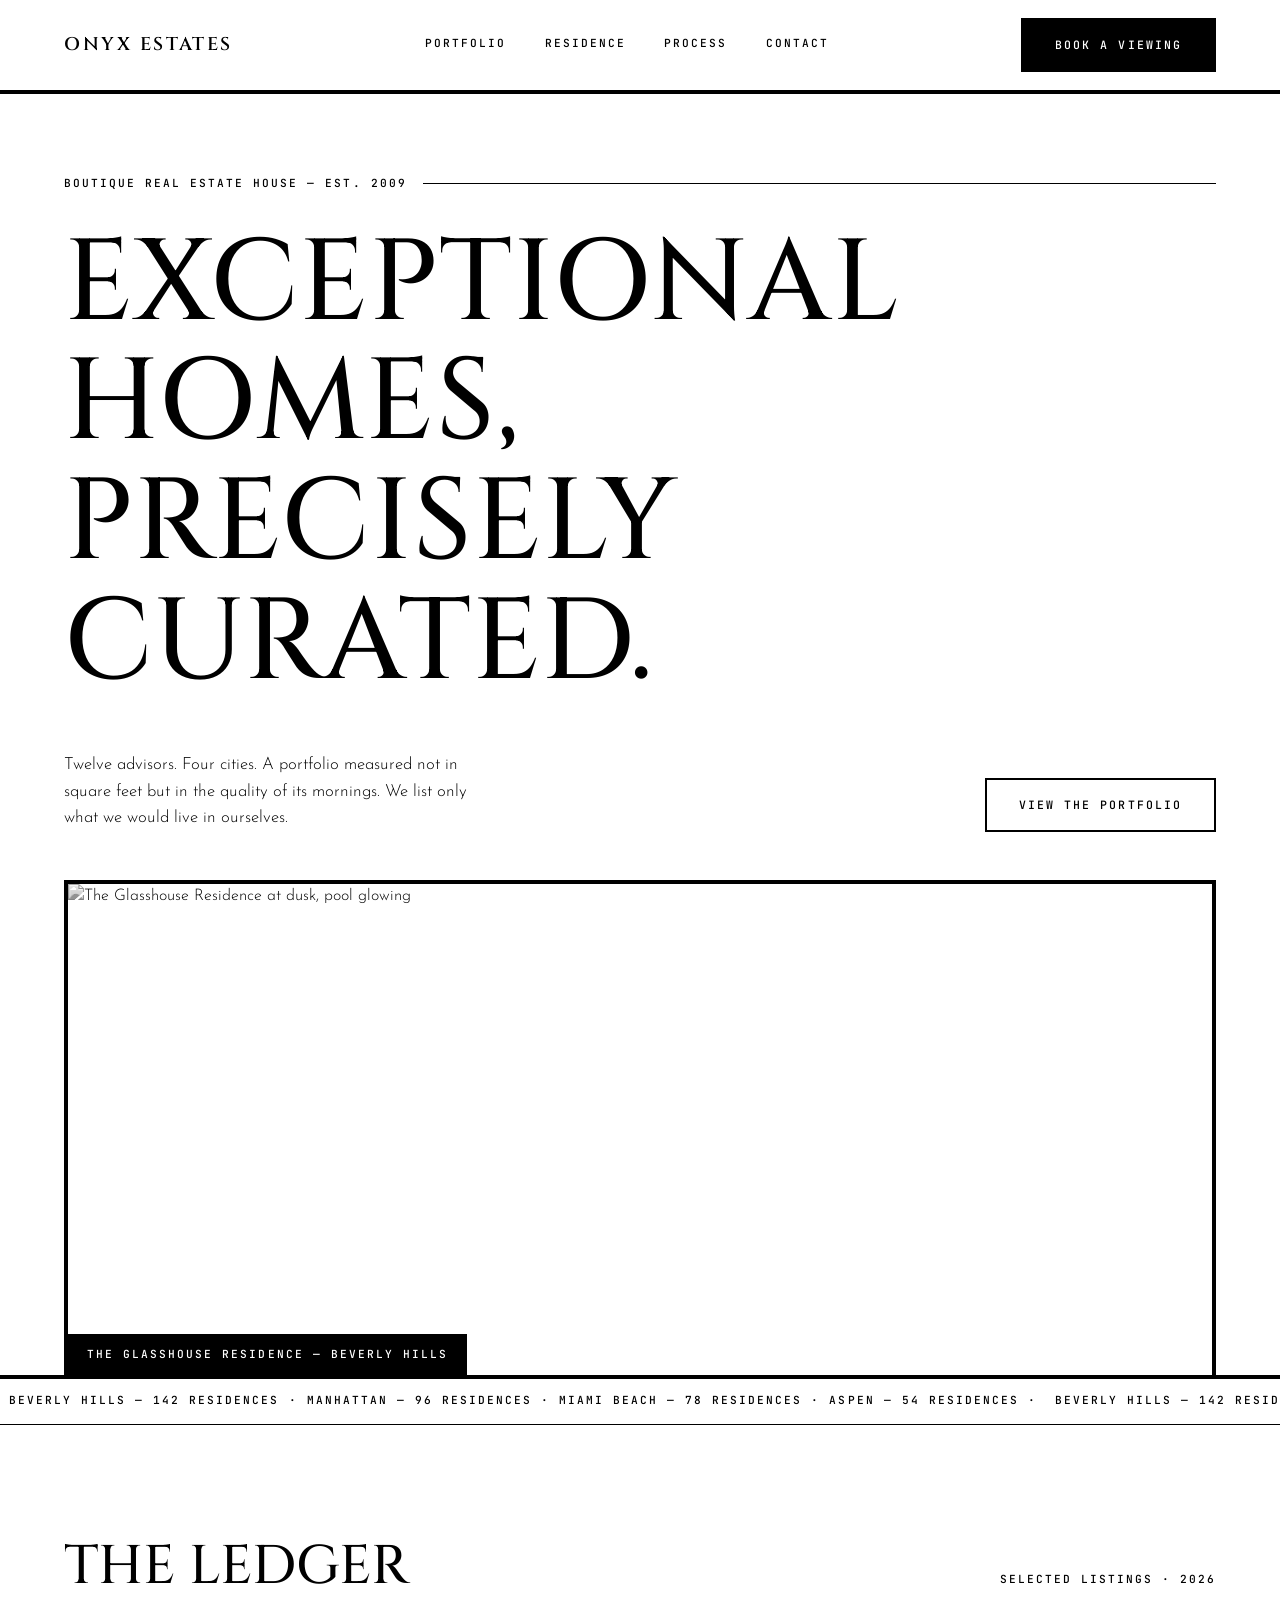
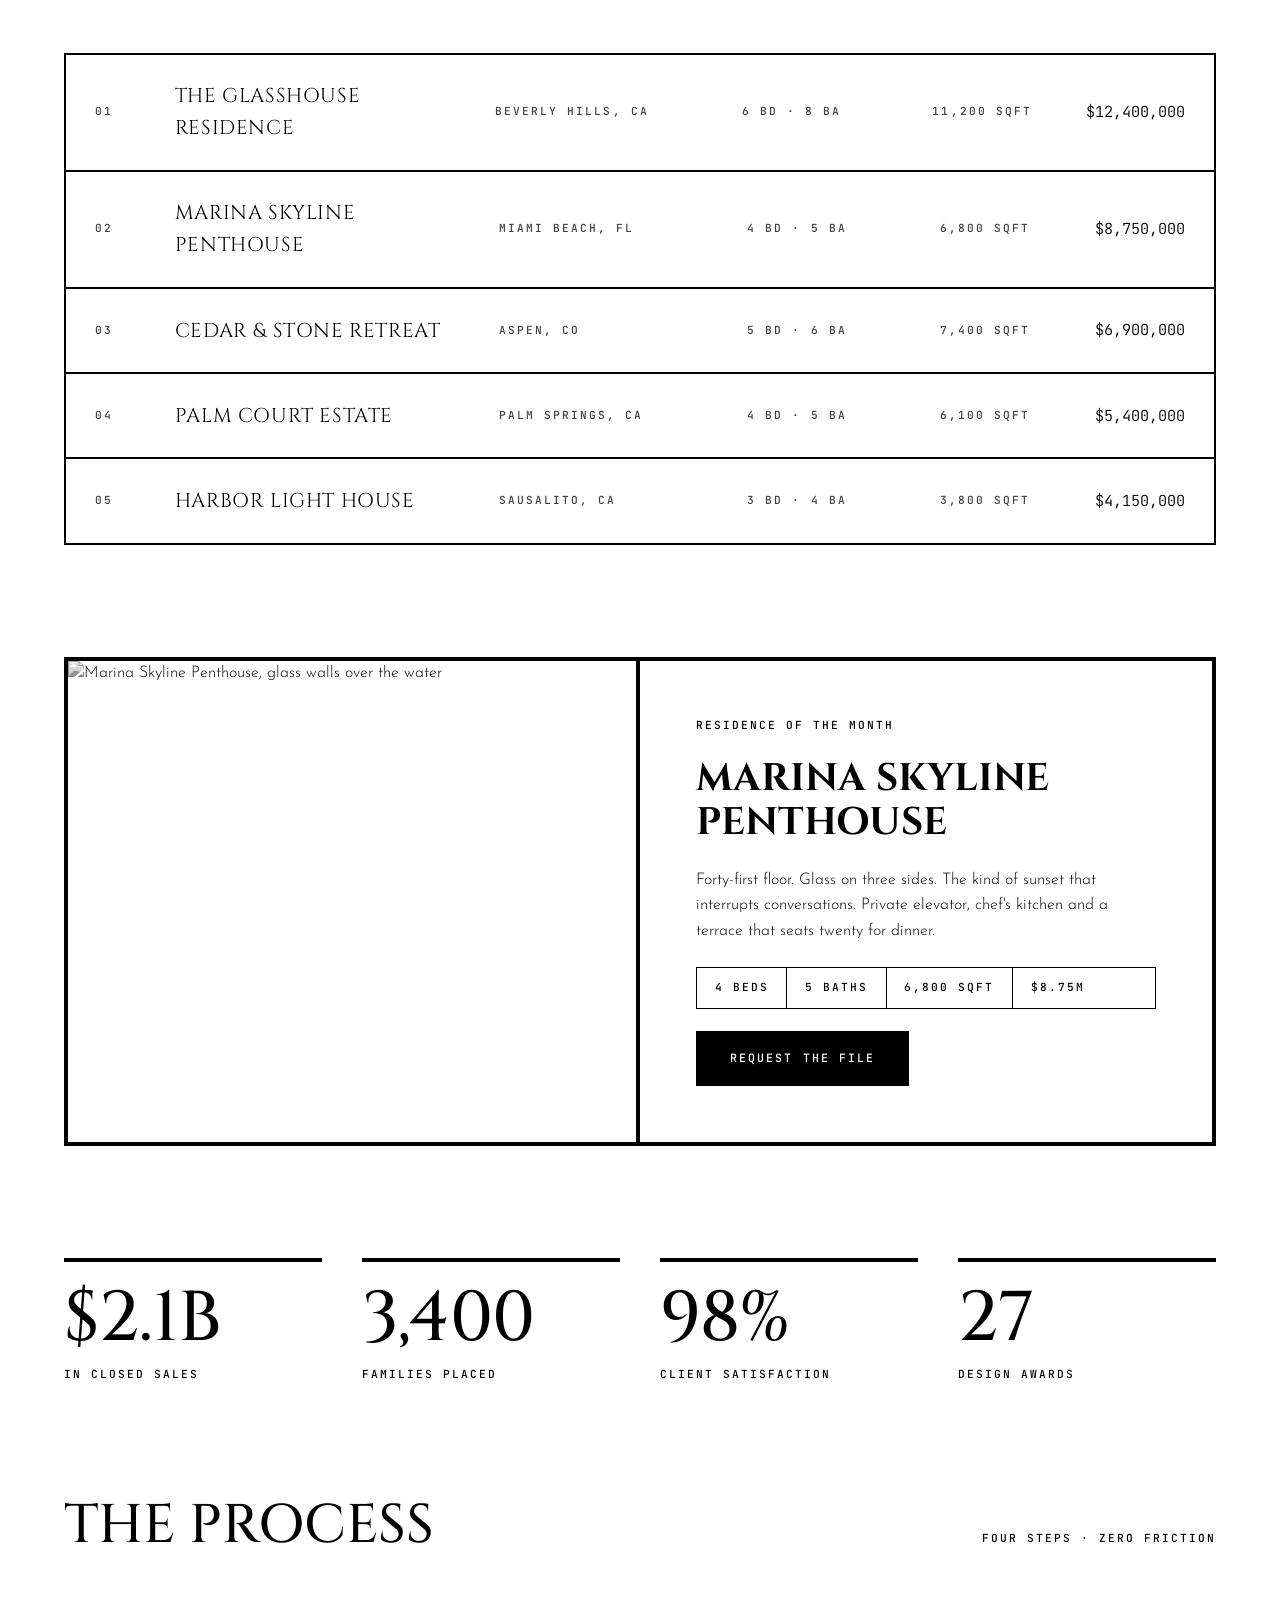
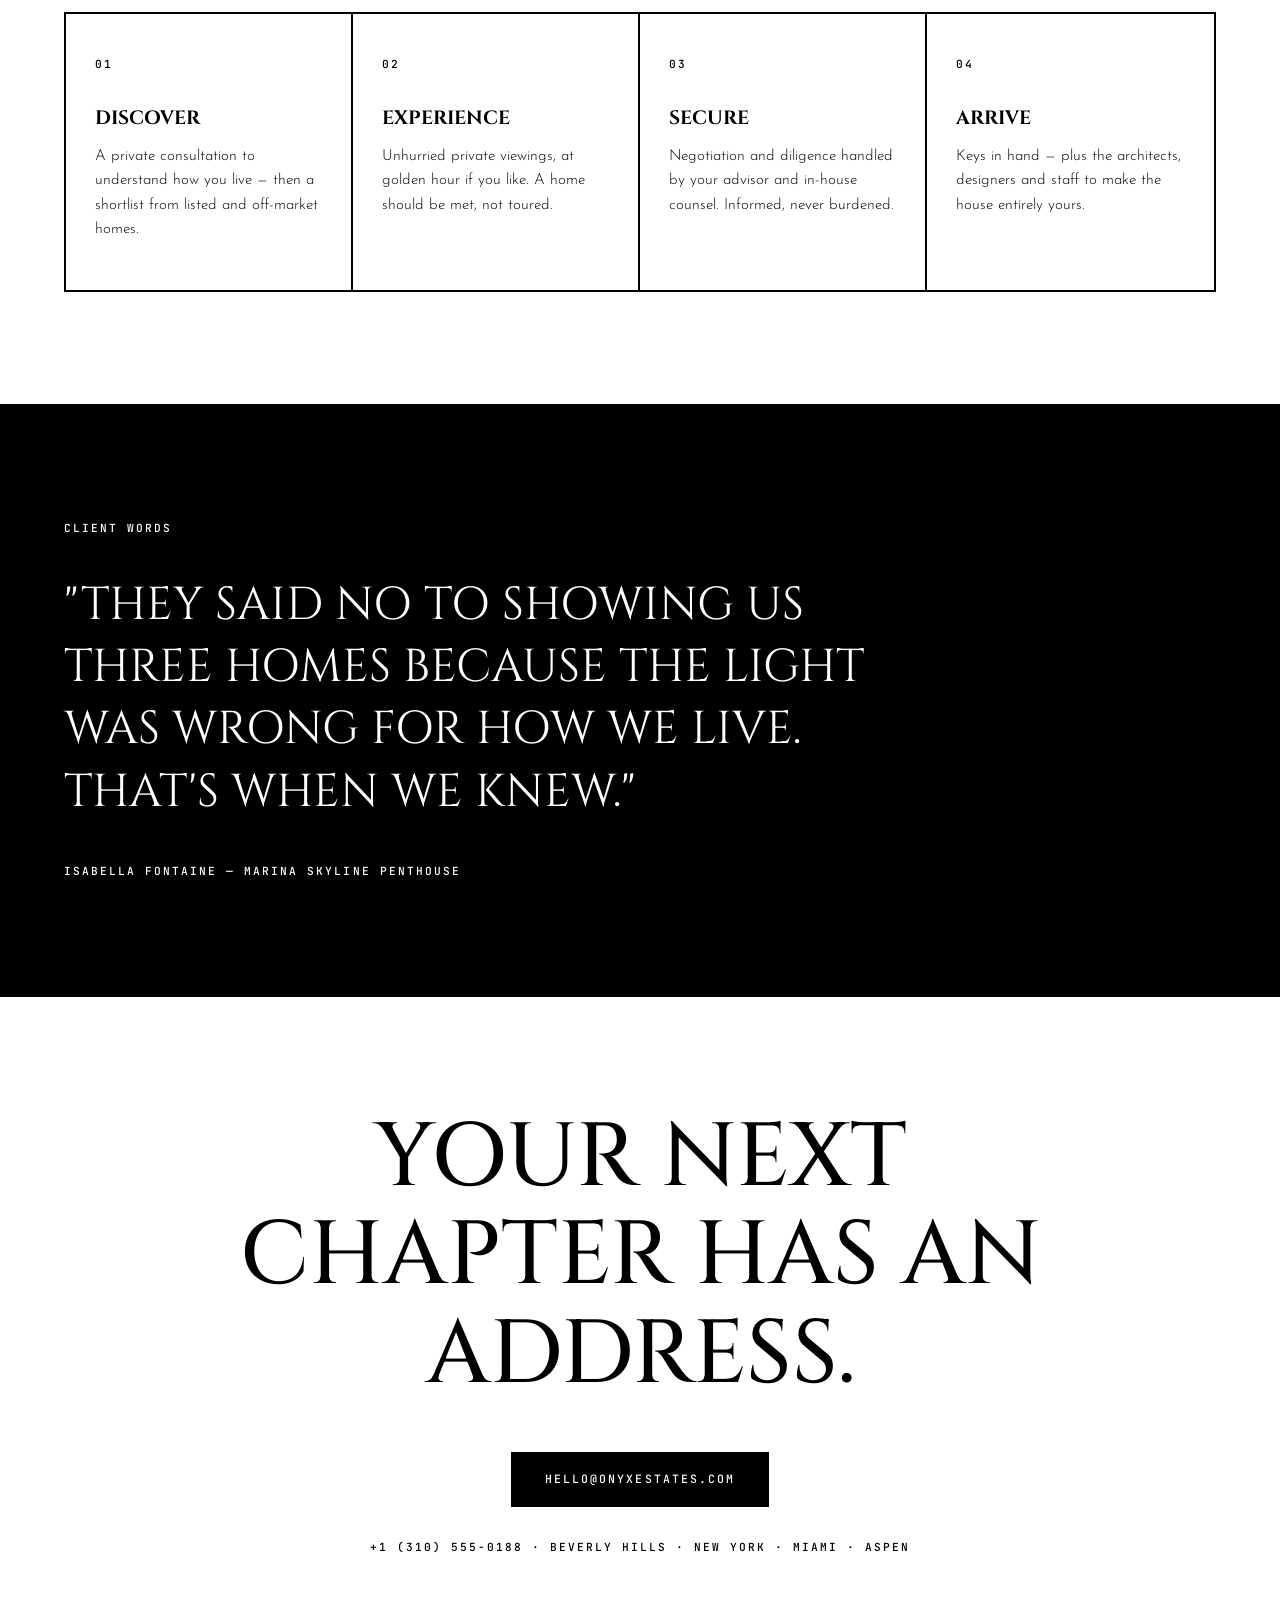
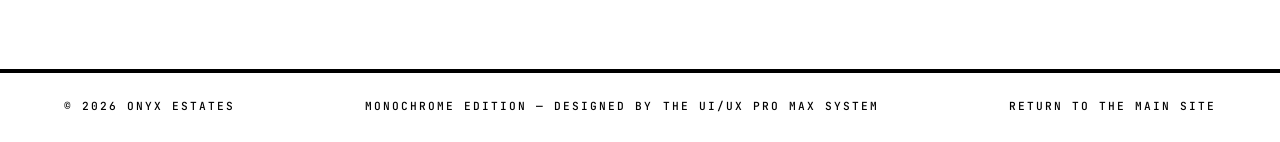
==== demo/index.html @ f171892b "Add Monochrome Edition demo designed by the UI/UX Pro Max system A from-scratch redesign demo at /de" ====
<!DOCTYPE html>
<html lang="en">
<head>
  <meta charset="UTF-8" />
  <meta name="viewport" content="width=device-width, initial-scale=1.0" />
  <title>Onyx Estates — Monochrome Edition (UI/UX Pro Max demo)</title>
  <meta name="description" content="Design demo: Onyx Estates rebuilt from scratch following the UI/UX Pro Max design system — monochrome editorial, Cinzel + Josefin Sans, zero radius." />
  <link rel="preconnect" href="https://fonts.googleapis.com" />
  <link rel="preconnect" href="https://fonts.gstatic.com" crossorigin />
  <link href="https://fonts.googleapis.com/css2?family=Cinzel:wght@400;500;600&family=Josefin+Sans:wght@300;400;500;600&family=JetBrains+Mono:wght@400;500&display=swap" rel="stylesheet" />
  <link rel="icon" href="data:image/svg+xml,<svg xmlns='http://www.w3.org/2000/svg' viewBox='0 0 100 100'><rect width='100' height='100' fill='black'/><text x='50' y='72' font-size='60' text-anchor='middle' fill='white'>O</text></svg>" />
  <style>
    /* ════════════════════════════════════════════
       ONYX ESTATES — Monochrome Edition
       Built to the UI/UX Pro Max design system:
       · Style: Monochrome Editorial × Exaggerated Minimalism
         (black + white only, zero radius, border-driven depth,
          color inversion as the interaction language)
       · Type: Cinzel (display) + Josefin Sans (body)
         + JetBrains Mono (labels/data) — the skill's
         real-estate pairing
       · Motion: standard tier — staggered fade-in entrances,
         150–300ms transitions, reduced-motion respected
       ════════════════════════════════════════════ */
    :root {
      --ink: #000000;
      --paper: #ffffff;
      --serif: "Cinzel", serif;
      --sans: "Josefin Sans", sans-serif;
      --mono: "JetBrains Mono", monospace;
    }
    * { margin: 0; padding: 0; box-sizing: border-box; border-radius: 0 !important; }
    :focus-visible { outline: 3px solid var(--ink); outline-offset: 3px; }
    a, button { touch-action: manipulation; cursor: pointer; }

    body {
      font-family: var(--sans);
      font-weight: 300;
      background: var(--paper);
      color: var(--ink);
      line-height: 1.6;
    }
    img { display: block; max-width: 100%; }
    a { color: inherit; text-decoration: none; }
    ::selection { background: var(--ink); color: var(--paper); }

    .mono {
      font-family: var(--mono); font-size: 0.7rem; font-weight: 500;
      letter-spacing: 0.18em; text-transform: uppercase;
    }
    .wrap { max-width: 1320px; margin: 0 auto; padding: 0 5vw; }

    /* ── header ── */
    header {
      position: sticky; top: 0; z-index: 50;
      background: var(--paper);
      border-bottom: 4px solid var(--ink);
    }
    .bar {
      display: flex; align-items: center; justify-content: space-between;
      padding: 1.1rem 5vw;
    }
    .logo { font-family: var(--serif); font-weight: 600; font-size: 1.15rem; letter-spacing: 0.14em; }
    nav { display: flex; gap: 2rem; }
    nav a { padding: 0.8rem 0.2rem; border-bottom: 2px solid transparent; transition: border-color 0.2s ease; }
    nav a:hover { border-color: var(--ink); }
    .btn {
      display: inline-block;
      background: var(--ink); color: var(--paper);
      border: 2px solid var(--ink);
      padding: 1rem 2rem; min-height: 44px;
      font-family: var(--mono); font-size: 0.72rem; font-weight: 500;
      letter-spacing: 0.18em; text-transform: uppercase;
      transition: background 0.2s ease, color 0.2s ease, transform 0.15s ease;
    }
    .btn:hover { background: var(--paper); color: var(--ink); }
    .btn:active { transform: scale(0.96); }
    .btn--ghost { background: var(--paper); color: var(--ink); }
    .btn--ghost:hover { background: var(--ink); color: var(--paper); }
    @media (max-width: 760px) { nav { display: none; } }

    /* ── hero ── */
    .hero { border-bottom: 4px solid var(--ink); }
    .hero .wrap { padding-top: 9vh; padding-bottom: 0; }
    .kicker { display: flex; align-items: center; gap: 1rem; margin-bottom: 2rem; }
    .kicker::after { content: ""; flex: 1; height: 1px; background: var(--ink); }
    h1 {
      font-family: var(--serif); font-weight: 500;
      font-size: clamp(2.6rem, 9vw, 8rem);
      line-height: 1.04; letter-spacing: 0.01em;
      text-transform: uppercase;
      max-width: 14ch;
    }
    .hero-sub {
      display: flex; flex-wrap: wrap; gap: 2rem; align-items: flex-end;
      justify-content: space-between;
      padding: 3rem 0;
    }
    .hero-sub p { max-width: 44ch; font-size: 1.05rem; }
    .hero-figure { border: 4px solid var(--ink); border-bottom: 0; position: relative; }
    .hero-figure img { width: 100%; aspect-ratio: 21 / 9; object-fit: cover; filter: grayscale(1); transition: filter 0.45s ease; }
    .hero-figure:hover img { filter: grayscale(0); }
    .hero-figure figcaption {
      position: absolute; left: 0; bottom: 0;
      background: var(--ink); color: var(--paper);
      padding: 0.7rem 1.2rem;
    }

    /* ── ticker ── */
    .ticker { border-bottom: 1px solid var(--ink); overflow: hidden; }
    .ticker div {
      display: flex; width: max-content; padding: 0.85rem 0;
      animation: tick 30s linear infinite;
    }
    @keyframes tick { to { transform: translateX(-50%); } }
    @media (prefers-reduced-motion: reduce) { .ticker div { animation: none; } }

    /* ── section scaffold ── */
    section { padding: 7rem 0; }
    .sec-head { display: flex; align-items: baseline; justify-content: space-between; gap: 2rem; margin-bottom: 3.5rem; }
    h2 {
      font-family: var(--serif); font-weight: 500; text-transform: uppercase;
      font-size: clamp(1.8rem, 4.5vw, 3.4rem); line-height: 1.1;
    }

    /* ── listings ledger ── */
    .ledger { border: 2px solid var(--ink); border-bottom: 0; }
    .row {
      display: grid;
      grid-template-columns: 3.5rem 1.6fr 1.2fr 0.9fr 0.7fr auto;
      gap: 1.5rem; align-items: center;
      padding: 1.6rem 1.8rem;
      border-bottom: 2px solid var(--ink);
      transition: background 0.2s ease, color 0.2s ease;
    }
    .row:hover, .row:focus-visible { background: var(--ink); color: var(--paper); }
    .row-name { font-family: var(--serif); font-size: 1.25rem; text-transform: uppercase; letter-spacing: 0.03em; }
    .row-price { font-family: var(--mono); font-size: 0.95rem; text-align: right; font-variant-numeric: tabular-nums; }
    .row .mono { opacity: 0.75; }
    .row:hover .mono { opacity: 0.85; }
    @media (max-width: 900px) {
      .row { grid-template-columns: 2.2rem 1fr auto; }
      .row .hide-m { display: none; }
    }

    /* ── feature split ── */
    .split { display: grid; grid-template-columns: 1fr 1fr; border: 4px solid var(--ink); }
    .split figure { border-right: 4px solid var(--ink); }
    .split img { width: 100%; height: 100%; object-fit: cover; filter: grayscale(1); transition: filter 0.45s ease; }
    .split:hover img { filter: grayscale(0); }
    .split-body { padding: 3.5rem; display: flex; flex-direction: column; gap: 1.4rem; justify-content: center; }
    .split-body h3 { font-family: var(--serif); font-size: clamp(1.6rem, 3vw, 2.6rem); text-transform: uppercase; line-height: 1.15; }
    .spec { display: flex; flex-wrap: wrap; gap: 0; border: 1px solid var(--ink); }
    .spec span { padding: 0.7rem 1.1rem; border-right: 1px solid var(--ink); }
    .spec span:last-child { border-right: 0; }
    @media (max-width: 900px) {
      .split { grid-template-columns: 1fr; }
      .split figure { border-right: 0; border-bottom: 4px solid var(--ink); }
      .split img { aspect-ratio: 4 / 3; }
    }

    /* ── metrics ── */
    .metrics { display: grid; grid-template-columns: repeat(4, 1fr); gap: 3rem 2.5rem; }
    .metric { border-top: 4px solid var(--ink); padding-top: 1.4rem; }
    .metric b {
      display: block; font-family: var(--serif); font-weight: 500;
      font-size: clamp(2.6rem, 5.5vw, 4.6rem); line-height: 1;
      font-variant-numeric: tabular-nums;
    }
    .metric span { display: block; margin-top: 0.7rem; }
    @media (max-width: 760px) { .metrics { grid-template-columns: repeat(2, 1fr); } }

    /* ── process ── */
    .steps { display: grid; grid-template-columns: repeat(4, 1fr); border: 2px solid var(--ink); }
    .step { padding: 2.4rem 1.8rem 3rem; border-right: 2px solid var(--ink); }
    .step:last-child { border-right: 0; }
    .step h3 { font-family: var(--serif); text-transform: uppercase; font-size: 1.2rem; margin: 1.6rem 0 0.7rem; }
    .step p { font-size: 0.95rem; }
    @media (max-width: 900px) {
      .steps { grid-template-columns: 1fr 1fr; }
      .step { border-bottom: 2px solid var(--ink); }
      .step:nth-child(n + 3) { border-bottom: 0; }
      .step:nth-child(2n) { border-right: 0; }
    }

    /* ── quote (full inversion) ── */
    .quote-block { background: var(--ink); color: var(--paper); }
    .quote-block blockquote {
      font-family: var(--serif); font-size: clamp(1.5rem, 3.6vw, 2.9rem);
      line-height: 1.35; max-width: 30ch; text-transform: uppercase;
    }
    .quote-block footer { margin-top: 2.5rem; }

    /* ── CTA ── */
    .cta { text-align: center; border-top: 4px solid var(--ink); }
    .cta h2 { font-size: clamp(2.2rem, 7vw, 6rem); max-width: 16ch; margin: 0 auto 3rem; }

    /* ── footer ── */
    .foot {
      border-top: 4px solid var(--ink);
      display: flex; flex-wrap: wrap; gap: 1rem;
      align-items: center; justify-content: space-between;
      padding: 1.6rem 5vw;
    }

    /* ── entrance motion (standard tier: stagger fade, Y 20→0) ── */
    .reveal { opacity: 0; transform: translateY(20px); transition: opacity 0.55s ease-out, transform 0.55s ease-out; }
    .reveal.in { opacity: 1; transform: none; }
    @media (prefers-reduced-motion: reduce) {
      .reveal { opacity: 1; transform: none; transition: none; }
    }
  </style>
</head>
<body>

  <header>
    <div class="bar">
      <span class="logo">ONYX ESTATES</span>
      <nav class="mono" aria-label="Primary">
        <a href="#portfolio">Portfolio</a>
        <a href="#residence">Residence</a>
        <a href="#process">Process</a>
        <a href="#contact">Contact</a>
      </nav>
      <a class="btn" href="#contact">Book a viewing</a>
    </div>
  </header>

  <main>
    <!-- hero -->
    <section class="hero" style="padding: 0;">
      <div class="wrap">
        <p class="kicker mono reveal">Boutique Real Estate House — Est. 2009</p>
        <h1 class="reveal">Exceptional homes, precisely curated.</h1>
        <div class="hero-sub">
          <p class="reveal">Twelve advisors. Four cities. A portfolio measured not in
            square feet but in the quality of its mornings. We list only what we
            would live in ourselves.</p>
          <a class="btn btn--ghost reveal" href="#portfolio">View the portfolio</a>
        </div>
        <figure class="hero-figure reveal">
          <img src="https://images.unsplash.com/photo-1600596542815-ffad4c1539a9?q=80&w=2000&auto=format&fit=crop" alt="The Glasshouse Residence at dusk, pool glowing" />
          <figcaption class="mono">The Glasshouse Residence — Beverly Hills</figcaption>
        </figure>
      </div>
    </section>

    <!-- ticker -->
    <div class="ticker mono" aria-hidden="true">
      <div>
        <span>&nbsp;Beverly Hills — 142 residences · Manhattan — 96 residences · Miami Beach — 78 residences · Aspen — 54 residences ·&nbsp;</span>
        <span>&nbsp;Beverly Hills — 142 residences · Manhattan — 96 residences · Miami Beach — 78 residences · Aspen — 54 residences ·&nbsp;</span>
      </div>
    </div>

    <!-- listings ledger -->
    <section id="portfolio">
      <div class="wrap">
        <div class="sec-head">
          <h2 class="reveal">The Ledger</h2>
          <span class="mono reveal">Selected listings · 2026</span>
        </div>
        <div class="ledger reveal">
          <a class="row" href="#residence">
            <span class="mono">01</span>
            <span class="row-name">The Glasshouse Residence</span>
            <span class="mono hide-m">Beverly Hills, CA</span>
            <span class="mono hide-m">6 bd · 8 ba</span>
            <span class="mono hide-m">11,200 sqft</span>
            <span class="row-price">$12,400,000</span>
          </a>
          <a class="row" href="#residence">
            <span class="mono">02</span>
            <span class="row-name">Marina Skyline Penthouse</span>
            <span class="mono hide-m">Miami Beach, FL</span>
            <span class="mono hide-m">4 bd · 5 ba</span>
            <span class="mono hide-m">6,800 sqft</span>
            <span class="row-price">$8,750,000</span>
          </a>
          <a class="row" href="#residence">
            <span class="mono">03</span>
            <span class="row-name">Cedar &amp; Stone Retreat</span>
            <span class="mono hide-m">Aspen, CO</span>
            <span class="mono hide-m">5 bd · 6 ba</span>
            <span class="mono hide-m">7,400 sqft</span>
            <span class="row-price">$6,900,000</span>
          </a>
          <a class="row" href="#residence">
            <span class="mono">04</span>
            <span class="row-name">Palm Court Estate</span>
            <span class="mono hide-m">Palm Springs, CA</span>
            <span class="mono hide-m">4 bd · 5 ba</span>
            <span class="mono hide-m">6,100 sqft</span>
            <span class="row-price">$5,400,000</span>
          </a>
          <a class="row" href="#residence">
            <span class="mono">05</span>
            <span class="row-name">Harbor Light House</span>
            <span class="mono hide-m">Sausalito, CA</span>
            <span class="mono hide-m">3 bd · 4 ba</span>
            <span class="mono hide-m">3,800 sqft</span>
            <span class="row-price">$4,150,000</span>
          </a>
        </div>
      </div>
    </section>

    <!-- featured residence -->
    <section id="residence" style="padding-top: 0;">
      <div class="wrap">
        <div class="split reveal">
          <figure>
            <img loading="lazy" decoding="async" src="https://images.unsplash.com/photo-1512917774080-9991f1c4c750?q=80&w=1400&auto=format&fit=crop" alt="Marina Skyline Penthouse, glass walls over the water" />
          </figure>
          <div class="split-body">
            <span class="mono">Residence of the month</span>
            <h3>Marina Skyline Penthouse</h3>
            <p>Forty-first floor. Glass on three sides. The kind of sunset that
              interrupts conversations. Private elevator, chef's kitchen and a
              terrace that seats twenty for dinner.</p>
            <div class="spec mono">
              <span>4 Beds</span><span>5 Baths</span><span>6,800 sqft</span><span>$8.75M</span>
            </div>
            <div><a class="btn" href="#contact">Request the file</a></div>
          </div>
        </div>
      </div>
    </section>

    <!-- metrics -->
    <section style="padding-top: 0;">
      <div class="wrap">
        <div class="metrics">
          <div class="metric reveal"><b>$2.1B</b><span class="mono">In closed sales</span></div>
          <div class="metric reveal"><b>3,400</b><span class="mono">Families placed</span></div>
          <div class="metric reveal"><b>98%</b><span class="mono">Client satisfaction</span></div>
          <div class="metric reveal"><b>27</b><span class="mono">Design awards</span></div>
        </div>
      </div>
    </section>

    <!-- process -->
    <section id="process" style="padding-top: 0;">
      <div class="wrap">
        <div class="sec-head">
          <h2 class="reveal">The Process</h2>
          <span class="mono reveal">Four steps · Zero friction</span>
        </div>
        <div class="steps reveal">
          <div class="step"><span class="mono">01</span><h3>Discover</h3><p>A private consultation to understand how you live — then a shortlist from listed and off-market homes.</p></div>
          <div class="step"><span class="mono">02</span><h3>Experience</h3><p>Unhurried private viewings, at golden hour if you like. A home should be met, not toured.</p></div>
          <div class="step"><span class="mono">03</span><h3>Secure</h3><p>Negotiation and diligence handled by your advisor and in-house counsel. Informed, never burdened.</p></div>
          <div class="step"><span class="mono">04</span><h3>Arrive</h3><p>Keys in hand — plus the architects, designers and staff to make the house entirely yours.</p></div>
        </div>
      </div>
    </section>

    <!-- quote -->
    <section class="quote-block">
      <div class="wrap">
        <span class="mono reveal">Client words</span>
        <blockquote class="reveal" style="margin-top: 2rem;">
          "They said no to showing us three homes because the light was wrong
          for how we live. That's when we knew."
        </blockquote>
        <footer class="mono reveal">Isabella Fontaine — Marina Skyline Penthouse</footer>
      </div>
    </section>

    <!-- CTA -->
    <section class="cta" id="contact">
      <div class="wrap">
        <h2 class="reveal">Your next chapter has an address.</h2>
        <a class="btn reveal" href="mailto:hello@onyxestates.com">hello@onyxestates.com</a>
        <p class="mono reveal" style="margin-top: 2rem;">+1 (310) 555-0188 · Beverly Hills · New York · Miami · Aspen</p>
      </div>
    </section>
  </main>

  <footer class="foot mono">
    <span>© 2026 Onyx Estates</span>
    <span>Monochrome Edition — designed by the UI/UX Pro Max system</span>
    <a href="../">Return to the main site</a>
  </footer>

  <script>
    (() => {
      const els = document.querySelectorAll(".reveal");
      if (window.matchMedia("(prefers-reduced-motion: reduce)").matches) {
        els.forEach((el) => el.classList.add("in"));
        return;
      }
      const io = new IntersectionObserver((entries) => {
        entries.forEach((e, i) => {
          if (e.isIntersecting) {
            e.target.style.transitionDelay = Math.min(i * 45, 240) + "ms";
            e.target.classList.add("in");
            io.unobserve(e.target);
          }
        });
      }, { threshold: 0.12 });
      els.forEach((el) => io.observe(el));
    })();
  </script>
</body>
</html>
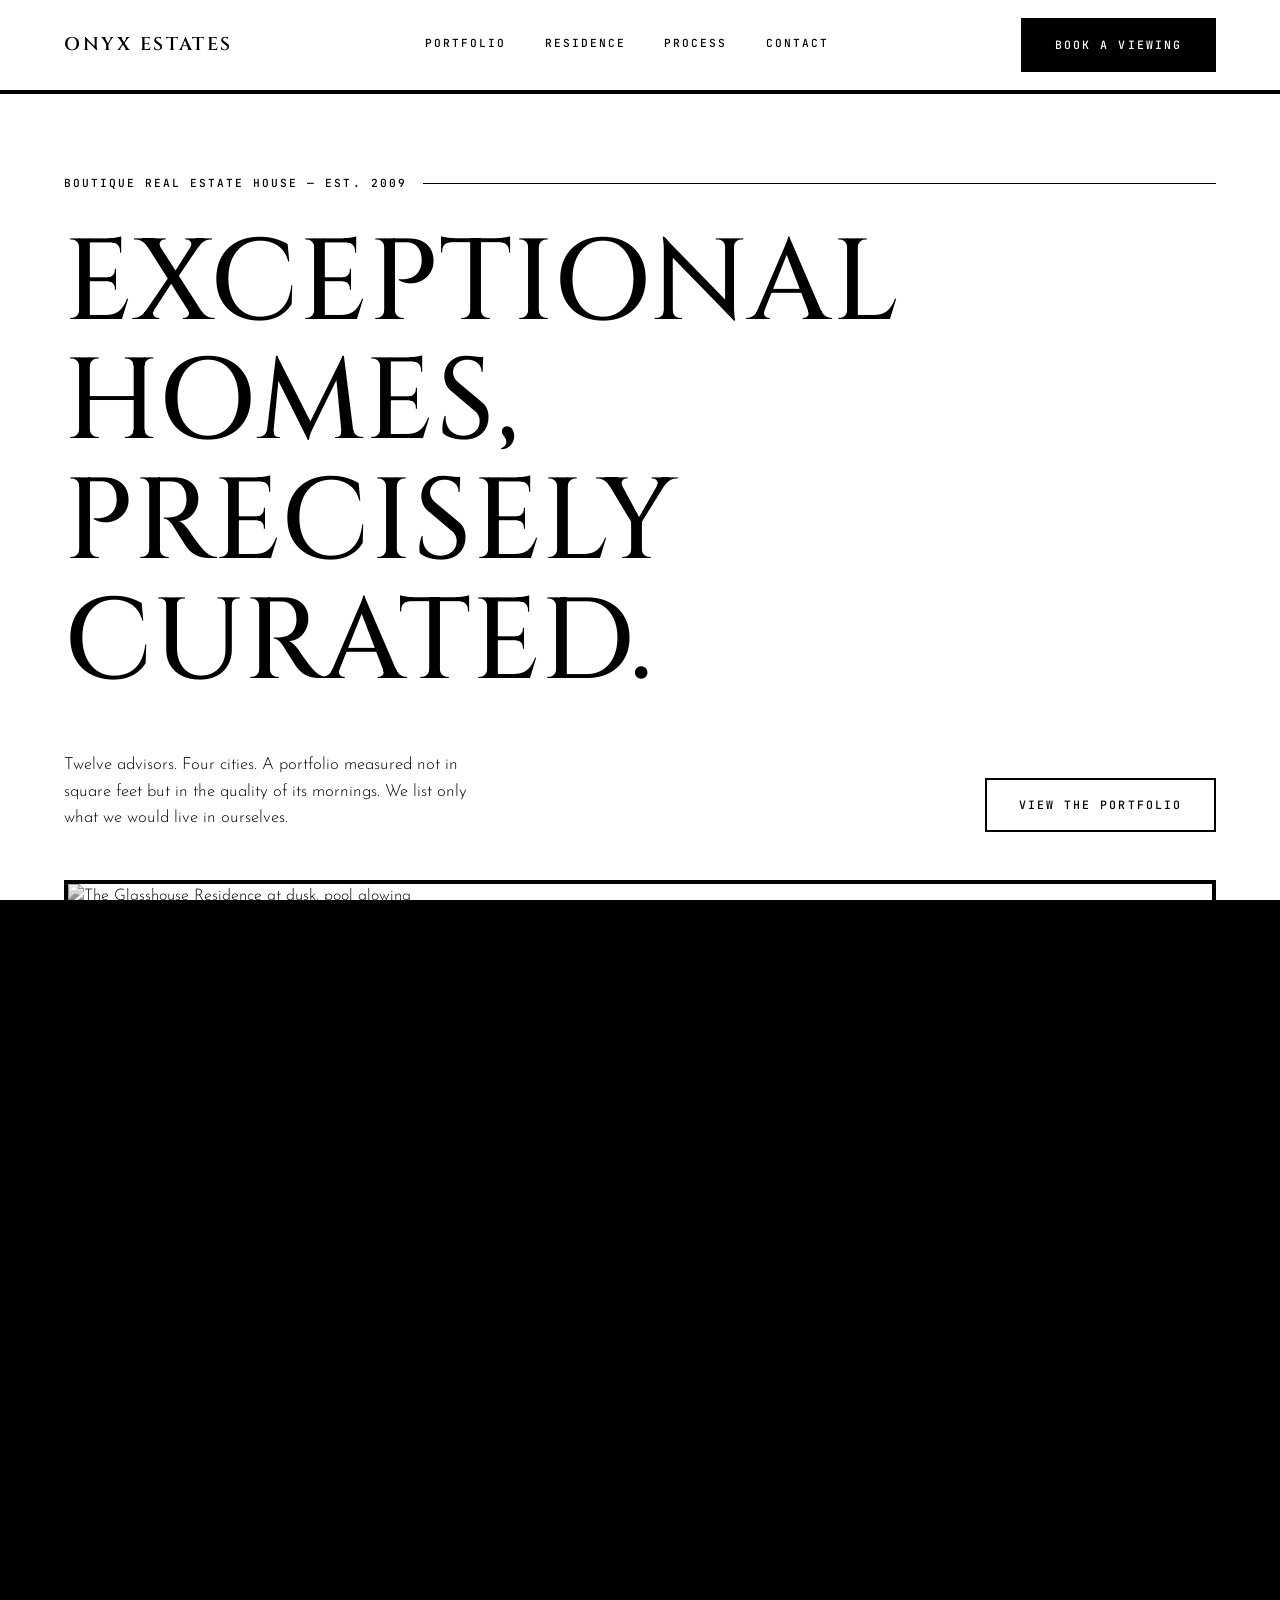
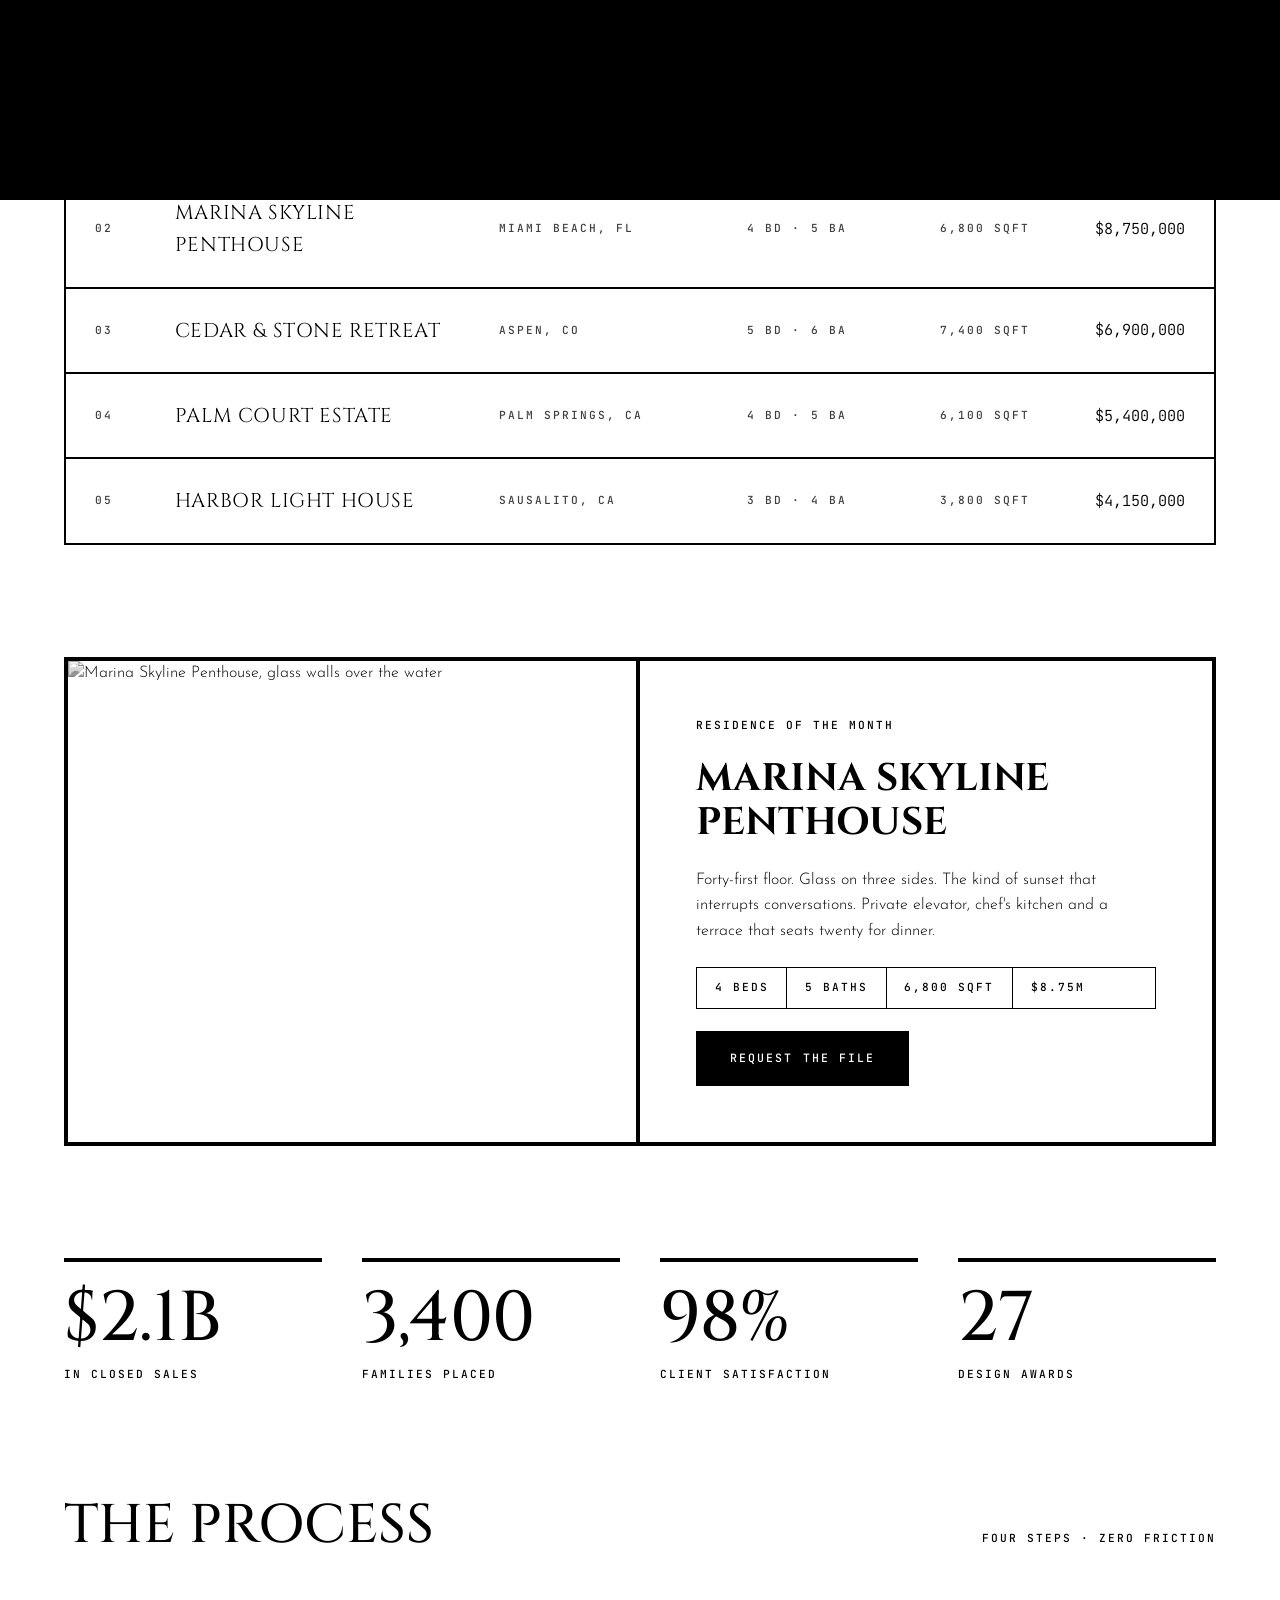
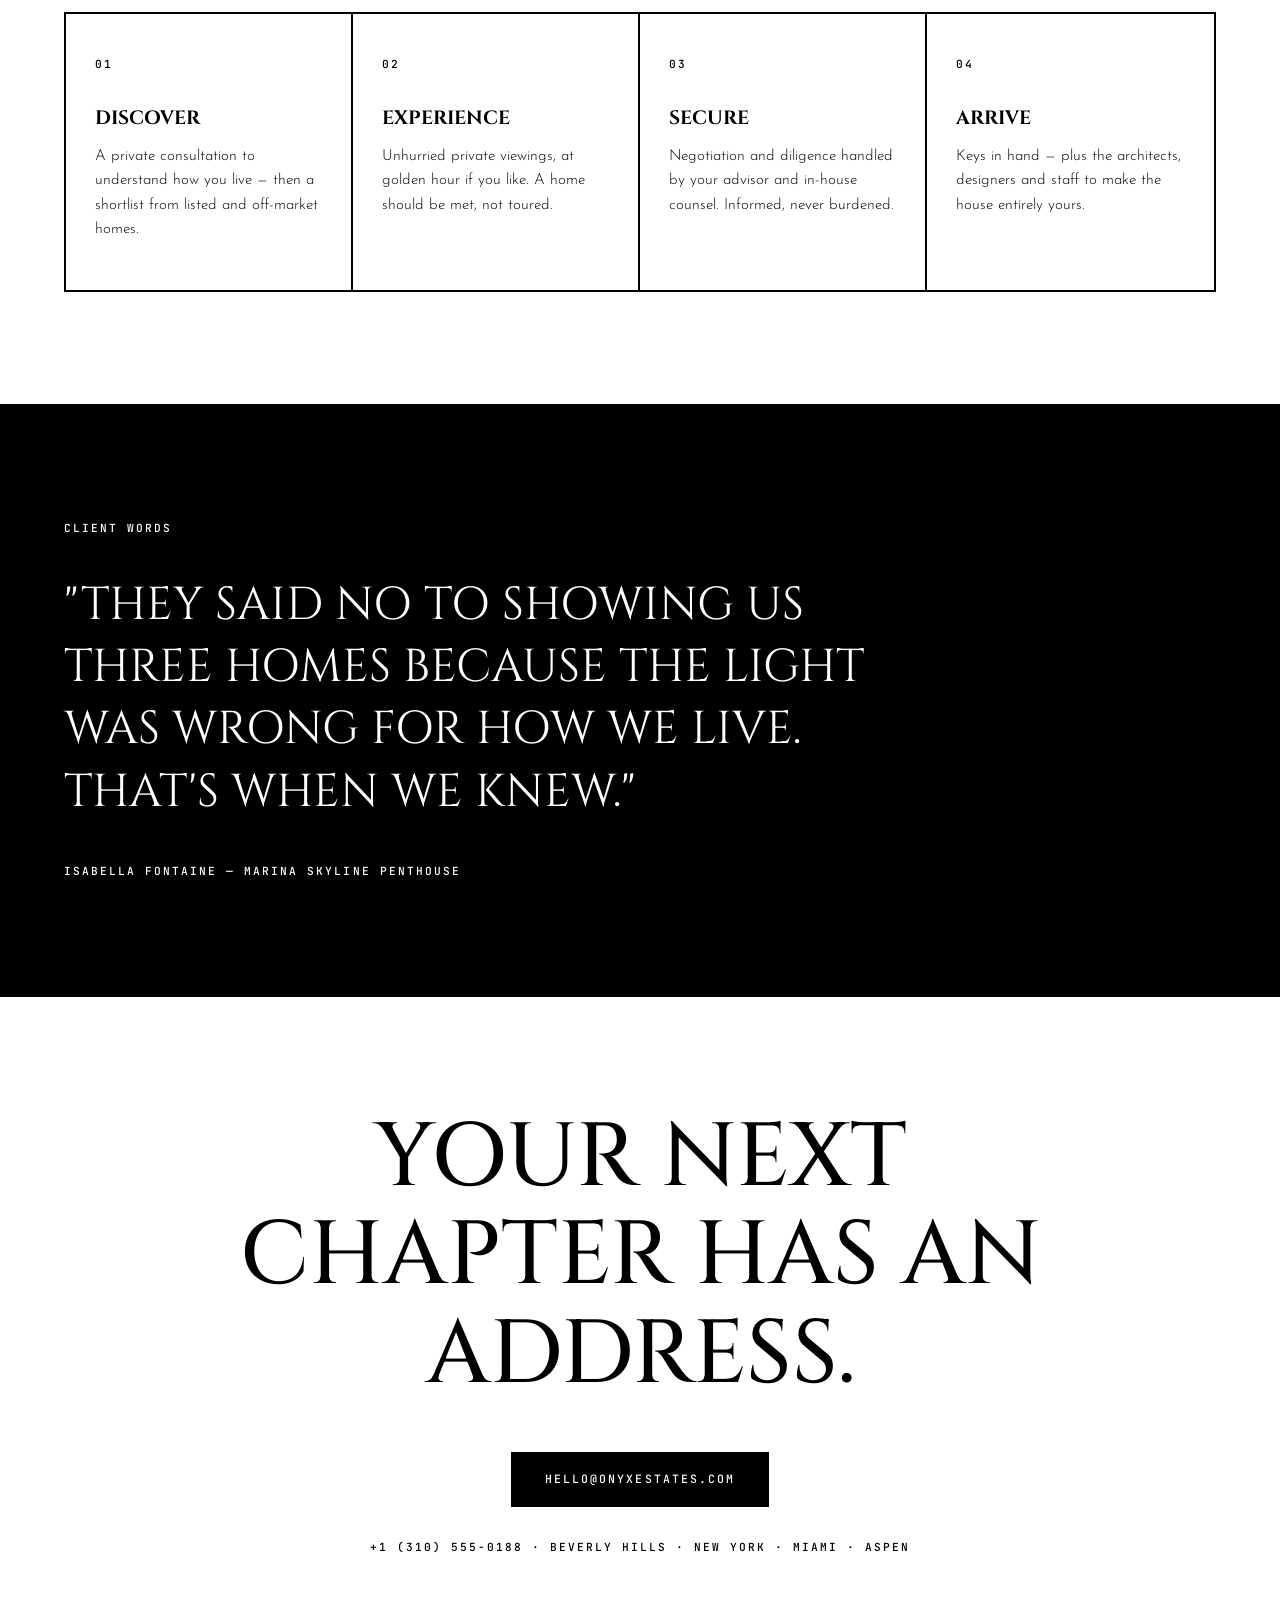
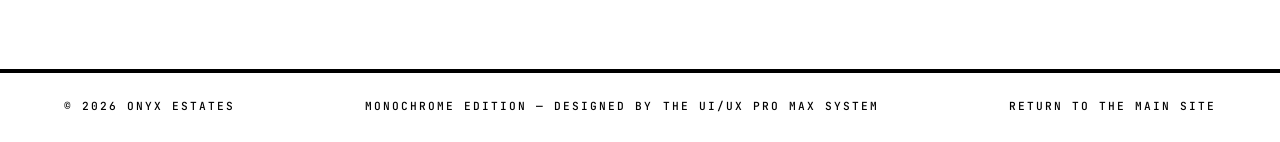
==== commit 0def377b: "Give the Monochrome demo a full animation cinema Adds a GSAP + Lenis motion layer in the monochrome " ====
--- a/demo/index.html
+++ b/demo/index.html
@@ -209,9 +209,49 @@
     @media (prefers-reduced-motion: reduce) {
       .reveal { opacity: 1; transform: none; transition: none; }
     }
+    /* when GSAP drives the cinema, the CSS fallback stands down */
+    html.gsap .reveal { opacity: 1; transform: none; transition: none; }
+    html.gsap h1, html.gsap .cta h2 { overflow: hidden; }
+    html.gsap h1 .ch, html.gsap .cta h2 .ch { display: inline-block; will-change: transform; }
+    html.gsap .ticker div { animation: none; }
+
+    /* press loader */
+    .press {
+      position: fixed; inset: 0; z-index: 200;
+      background: var(--ink); color: var(--paper);
+      display: none; align-items: flex-end; justify-content: space-between;
+      padding: 2rem 5vw;
+    }
+    html.gsap .press { display: flex; }
+    .press b { font-family: var(--serif); font-weight: 500; font-size: clamp(4rem, 14vmin, 9rem); line-height: 0.9; font-variant-numeric: tabular-nums; }
+
+    /* page-transition wipe (skill motion spec) */
+    .wipe { position: fixed; inset: 0; z-index: 190; background: var(--ink); transform: translateY(100%); pointer-events: none; }
+
+    /* scroll progress rule under the header */
+    .progress { position: fixed; top: 0; left: 0; right: 0; height: 4px; z-index: 60; background: var(--ink); transform: scaleX(0); transform-origin: left; }
+
+    /* square inverting cursor */
+    .sq-cursor {
+      position: fixed; z-index: 300; top: 0; left: 0;
+      width: 14px; height: 14px; background: #fff;
+      mix-blend-mode: difference; pointer-events: none;
+      transform: translate(-100px, -100px);
+      transition: width 0.2s ease, height 0.2s ease;
+    }
+    .sq-cursor.grow { width: 48px; height: 48px; }
+    @media (hover: none), (pointer: coarse) { .sq-cursor { display: none; } }
   </style>
 </head>
 <body>
+
+  <div class="press" id="press" aria-hidden="true">
+    <span class="mono">Onyx Estates — Monochrome Edition</span>
+    <b id="pressNum">000</b>
+  </div>
+  <div class="wipe" id="wipe" aria-hidden="true"></div>
+  <div class="progress" id="progress" aria-hidden="true"></div>
+  <div class="sq-cursor" id="sqCursor" aria-hidden="true"></div>
 
   <header>
     <div class="bar">
@@ -331,10 +371,10 @@
     <section style="padding-top: 0;">
       <div class="wrap">
         <div class="metrics">
-          <div class="metric reveal"><b>$2.1B</b><span class="mono">In closed sales</span></div>
-          <div class="metric reveal"><b>3,400</b><span class="mono">Families placed</span></div>
-          <div class="metric reveal"><b>98%</b><span class="mono">Client satisfaction</span></div>
-          <div class="metric reveal"><b>27</b><span class="mono">Design awards</span></div>
+          <div class="metric reveal"><b data-n="2.1" data-pre="$" data-suf="B" data-dec="1">$2.1B</b><span class="mono">In closed sales</span></div>
+          <div class="metric reveal"><b data-n="3400">3,400</b><span class="mono">Families placed</span></div>
+          <div class="metric reveal"><b data-n="98" data-suf="%">98%</b><span class="mono">Client satisfaction</span></div>
+          <div class="metric reveal"><b data-n="27">27</b><span class="mono">Design awards</span></div>
         </div>
       </div>
     </section>
@@ -383,24 +423,171 @@
     <a href="../">Return to the main site</a>
   </footer>
 
+  <script defer src="https://cdn.jsdelivr.net/npm/gsap@3.12.5/dist/gsap.min.js"></script>
+  <script defer src="https://cdn.jsdelivr.net/npm/gsap@3.12.5/dist/ScrollTrigger.min.js"></script>
+  <script defer src="https://cdn.jsdelivr.net/npm/lenis@1.1.14/dist/lenis.min.js"></script>
   <script>
-    (() => {
-      const els = document.querySelectorAll(".reveal");
-      if (window.matchMedia("(prefers-reduced-motion: reduce)").matches) {
-        els.forEach((el) => el.classList.add("in"));
+    window.addEventListener("DOMContentLoaded", () => {
+      const $ = (q, c = document) => c.querySelector(q);
+      const $$ = (q, c = document) => [...c.querySelectorAll(q)];
+      const reduced = window.matchMedia("(prefers-reduced-motion: reduce)").matches;
+
+      /* ── fallback: simple stagger reveals (no GSAP or reduced motion) ── */
+      if (reduced || !window.gsap || !window.ScrollTrigger) {
+        const press = $("#press"); if (press) press.remove();
+        const els = $$(".reveal");
+        if (reduced) { els.forEach((el) => el.classList.add("in")); return; }
+        const io = new IntersectionObserver((es) => {
+          es.forEach((e, i) => {
+            if (e.isIntersecting) {
+              e.target.style.transitionDelay = Math.min(i * 45, 240) + "ms";
+              e.target.classList.add("in");
+              io.unobserve(e.target);
+            }
+          });
+        }, { threshold: 0.12 });
+        els.forEach((el) => io.observe(el));
         return;
       }
-      const io = new IntersectionObserver((entries) => {
-        entries.forEach((e, i) => {
-          if (e.isIntersecting) {
-            e.target.style.transitionDelay = Math.min(i * 45, 240) + "ms";
-            e.target.classList.add("in");
-            io.unobserve(e.target);
-          }
+
+      /* ══ the monochrome cinema ══ */
+      document.documentElement.classList.add("gsap");
+      gsap.registerPlugin(ScrollTrigger);
+
+      const lenis = new Lenis({ duration: 1.05, smoothWheel: true });
+      lenis.on("scroll", ScrollTrigger.update);
+      gsap.ticker.add((t) => lenis.raf(t * 1000));
+      gsap.ticker.lagSmoothing(0);
+
+      const splitChars = (el) => {
+        const text = el.textContent;
+        el.setAttribute("aria-label", text);
+        el.textContent = "";
+        [...text].forEach((ch) => {
+          const sp = document.createElement("span");
+          sp.className = "ch";
+          sp.textContent = ch === " " ? "\u00A0" : ch;
+          el.appendChild(sp);
         });
-      }, { threshold: 0.12 });
-      els.forEach((el) => io.observe(el));
-    })();
+        return $$(".ch", el);
+      };
+
+      /* square cursor + magnetic buttons */
+      const cur = $("#sqCursor");
+      if (cur && window.matchMedia("(hover: hover)").matches) {
+        const qx = gsap.quickTo(cur, "x", { duration: 0.25, ease: "power3.out" });
+        const qy = gsap.quickTo(cur, "y", { duration: 0.25, ease: "power3.out" });
+        window.addEventListener("mousemove", (e) => { qx(e.clientX - 7); qy(e.clientY - 7); });
+        $$("a, button").forEach((el) => {
+          el.addEventListener("mouseenter", () => cur.classList.add("grow"));
+          el.addEventListener("mouseleave", () => cur.classList.remove("grow"));
+        });
+        $$(".btn").forEach((b) => {
+          b.addEventListener("mousemove", (e) => {
+            const r = b.getBoundingClientRect();
+            gsap.to(b, { x: (e.clientX - r.left - r.width / 2) * 0.18, y: (e.clientY - r.top - r.height / 2) * 0.35, duration: 0.4, ease: "power3.out" });
+          });
+          b.addEventListener("mouseleave", () => gsap.to(b, { x: 0, y: 0, duration: 0.55, ease: "elastic.out(1, 0.45)" }));
+        });
+      }
+
+      /* press loader → hero reveal */
+      const h1Chars = splitChars($("h1"));
+      gsap.set(h1Chars, { yPercent: 112 });
+      const n = { v: 0 };
+      gsap.timeline()
+        .to(n, { v: 100, duration: 1.05, ease: "power2.inOut", onUpdate: () => ($("#pressNum").textContent = String(Math.round(n.v)).padStart(3, "0")) })
+        .to("#press", { yPercent: -100, duration: 0.6, ease: "power4.inOut" }, "+=0.1")
+        .set("#press", { display: "none" })
+        .to(h1Chars, { yPercent: 0, duration: 0.85, ease: "expo.out", stagger: 0.024 }, "-=0.3")
+        .fromTo(".kicker", { autoAlpha: 0 }, { autoAlpha: 1, duration: 0.5 }, "-=0.6")
+        .fromTo(".hero-sub > *", { y: 26, autoAlpha: 0 }, { y: 0, autoAlpha: 1, stagger: 0.12, duration: 0.55, ease: "power3.out" }, "-=0.5")
+        .fromTo(".hero-figure", { clipPath: "inset(0 0 100% 0)" }, { clipPath: "inset(0 0 0% 0)", duration: 0.9, ease: "power4.inOut" }, "-=0.35")
+        .fromTo(".hero-figure img", { scale: 1.16 }, { scale: 1, duration: 1.3, ease: "power2.out" }, "<");
+
+      /* scroll progress rule */
+      ScrollTrigger.create({ start: 0, end: () => document.body.scrollHeight - innerHeight, onUpdate: (self) => gsap.set("#progress", { scaleX: self.progress }) });
+
+      /* ledger rows wipe in like a press run */
+      gsap.fromTo(".row",
+        { clipPath: "inset(0 100% 0 0)" },
+        { clipPath: "inset(0 0% 0 0)", duration: 0.7, ease: "power3.inOut", stagger: 0.09,
+          scrollTrigger: { trigger: ".ledger", start: "top 80%", once: true } });
+
+      /* section heads + steps + generic rises */
+      $$(".sec-head, .steps, .cta .btn, .cta .mono").forEach((el) => {
+        gsap.from(el, { y: 30, autoAlpha: 0, duration: 0.7, ease: "power3.out",
+          scrollTrigger: { trigger: el, start: "top 86%", once: true } });
+      });
+
+      /* split panel: frame wipes open, copy stacks in */
+      gsap.fromTo(".split figure", { clipPath: "inset(0 100% 0 0)" },
+        { clipPath: "inset(0 0% 0 0)", duration: 0.9, ease: "power4.inOut",
+          scrollTrigger: { trigger: ".split", start: "top 78%", once: true } });
+      gsap.from(".split-body > *", { y: 24, autoAlpha: 0, stagger: 0.09, duration: 0.6, ease: "power3.out",
+        scrollTrigger: { trigger: ".split", start: "top 70%", once: true } });
+
+      /* metric counters */
+      $$(".metric b[data-n]").forEach((el) => {
+        const target = parseFloat(el.dataset.n), dec = +(el.dataset.dec || 0);
+        const pre = el.dataset.pre || "", suf = el.dataset.suf || "";
+        const st = { v: 0 };
+        ScrollTrigger.create({ trigger: el, start: "top 88%", once: true,
+          onEnter: () => gsap.to(st, { v: target, duration: 1.6, ease: "power3.out",
+            onUpdate: () => (el.textContent = pre + (dec ? st.v.toFixed(dec) : Math.round(st.v).toLocaleString("en-US")) + suf) }) });
+        gsap.from(el.parentElement, { y: 26, autoAlpha: 0, duration: 0.6, ease: "power3.out",
+          scrollTrigger: { trigger: el.parentElement, start: "top 90%", once: true } });
+      });
+
+      /* inverted quote: word-by-word ink-in while pinned */
+      const q = $(".quote-block blockquote");
+      const words = q.textContent.trim().split(/\s+/);
+      q.setAttribute("aria-label", words.join(" "));
+      q.textContent = "";
+      words.forEach((w, i) => {
+        if (i) q.appendChild(document.createTextNode(" "));
+        const sp = document.createElement("span");
+        sp.textContent = w; sp.style.display = "inline-block";
+        q.appendChild(sp);
+      });
+      gsap.fromTo($$("span", q), { opacity: 0.14 }, { opacity: 1, stagger: 0.4, ease: "none",
+        scrollTrigger: { trigger: ".quote-block", start: "top 40%", end: "+=70%", pin: true, scrub: 0.4 } });
+
+      /* CTA headline chars */
+      const ctaChars = splitChars($(".cta h2"));
+      gsap.set(ctaChars, { yPercent: 112 });
+      ScrollTrigger.create({ trigger: ".cta", start: "top 72%", once: true,
+        onEnter: () => gsap.to(ctaChars, { yPercent: 0, duration: 0.8, ease: "expo.out", stagger: 0.016 }) });
+
+      /* framed image parallax */
+      $$(".hero-figure img, .split img").forEach((img) => {
+        gsap.fromTo(img, { yPercent: -4, scale: 1.08 }, { yPercent: 4, scale: 1.08, ease: "none",
+          scrollTrigger: { trigger: img, start: "top bottom", end: "bottom top", scrub: true } });
+      });
+
+      /* ticker reacts to scroll velocity */
+      const tick = gsap.to(".ticker div", { xPercent: -50, ease: "none", duration: 24, repeat: -1 });
+      ScrollTrigger.create({ onUpdate: (self) => {
+        const boost = gsap.utils.clamp(1, 7, 1 + Math.abs(self.getVelocity()) / 700);
+        if (boost > tick.timeScale()) tick.timeScale(boost);
+        gsap.to(tick, { timeScale: 1, duration: 1, ease: "power2.out", overwrite: "auto" });
+      } });
+
+      /* nav clicks: page-transition wipe (skill motion spec) */
+      const wipe = $("#wipe");
+      $$('a[href^="#"]').forEach((a) => {
+        a.addEventListener("click", (e) => {
+          const target = $(a.getAttribute("href"));
+          if (!target) return;
+          e.preventDefault();
+          gsap.timeline()
+            .to(wipe, { yPercent: -100, duration: 0.38, ease: "power2.inOut" })
+            .call(() => lenis.scrollTo(target, { immediate: true }))
+            .to(wipe, { yPercent: -200, duration: 0.42, ease: "power2.inOut", delay: 0.08 })
+            .set(wipe, { yPercent: 100 });
+        });
+      });
+    });
   </script>
 </body>
 </html>
